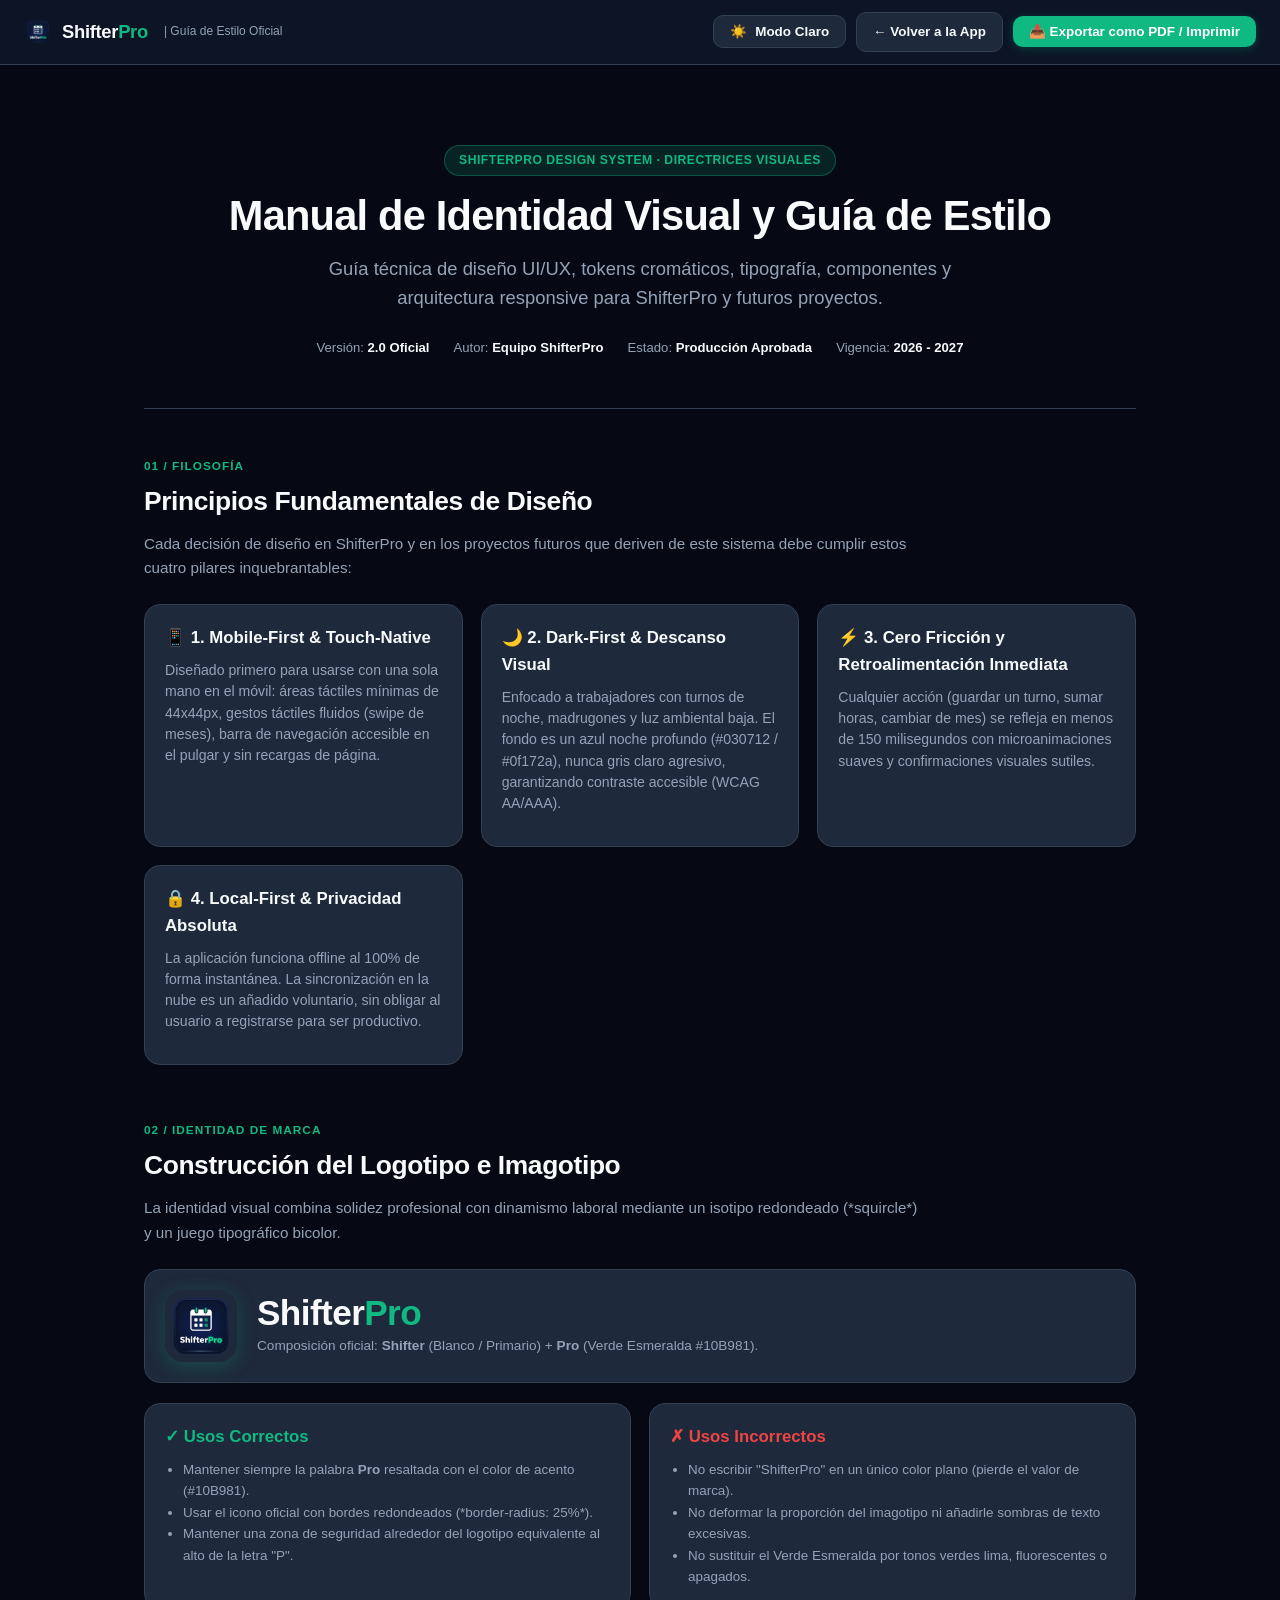
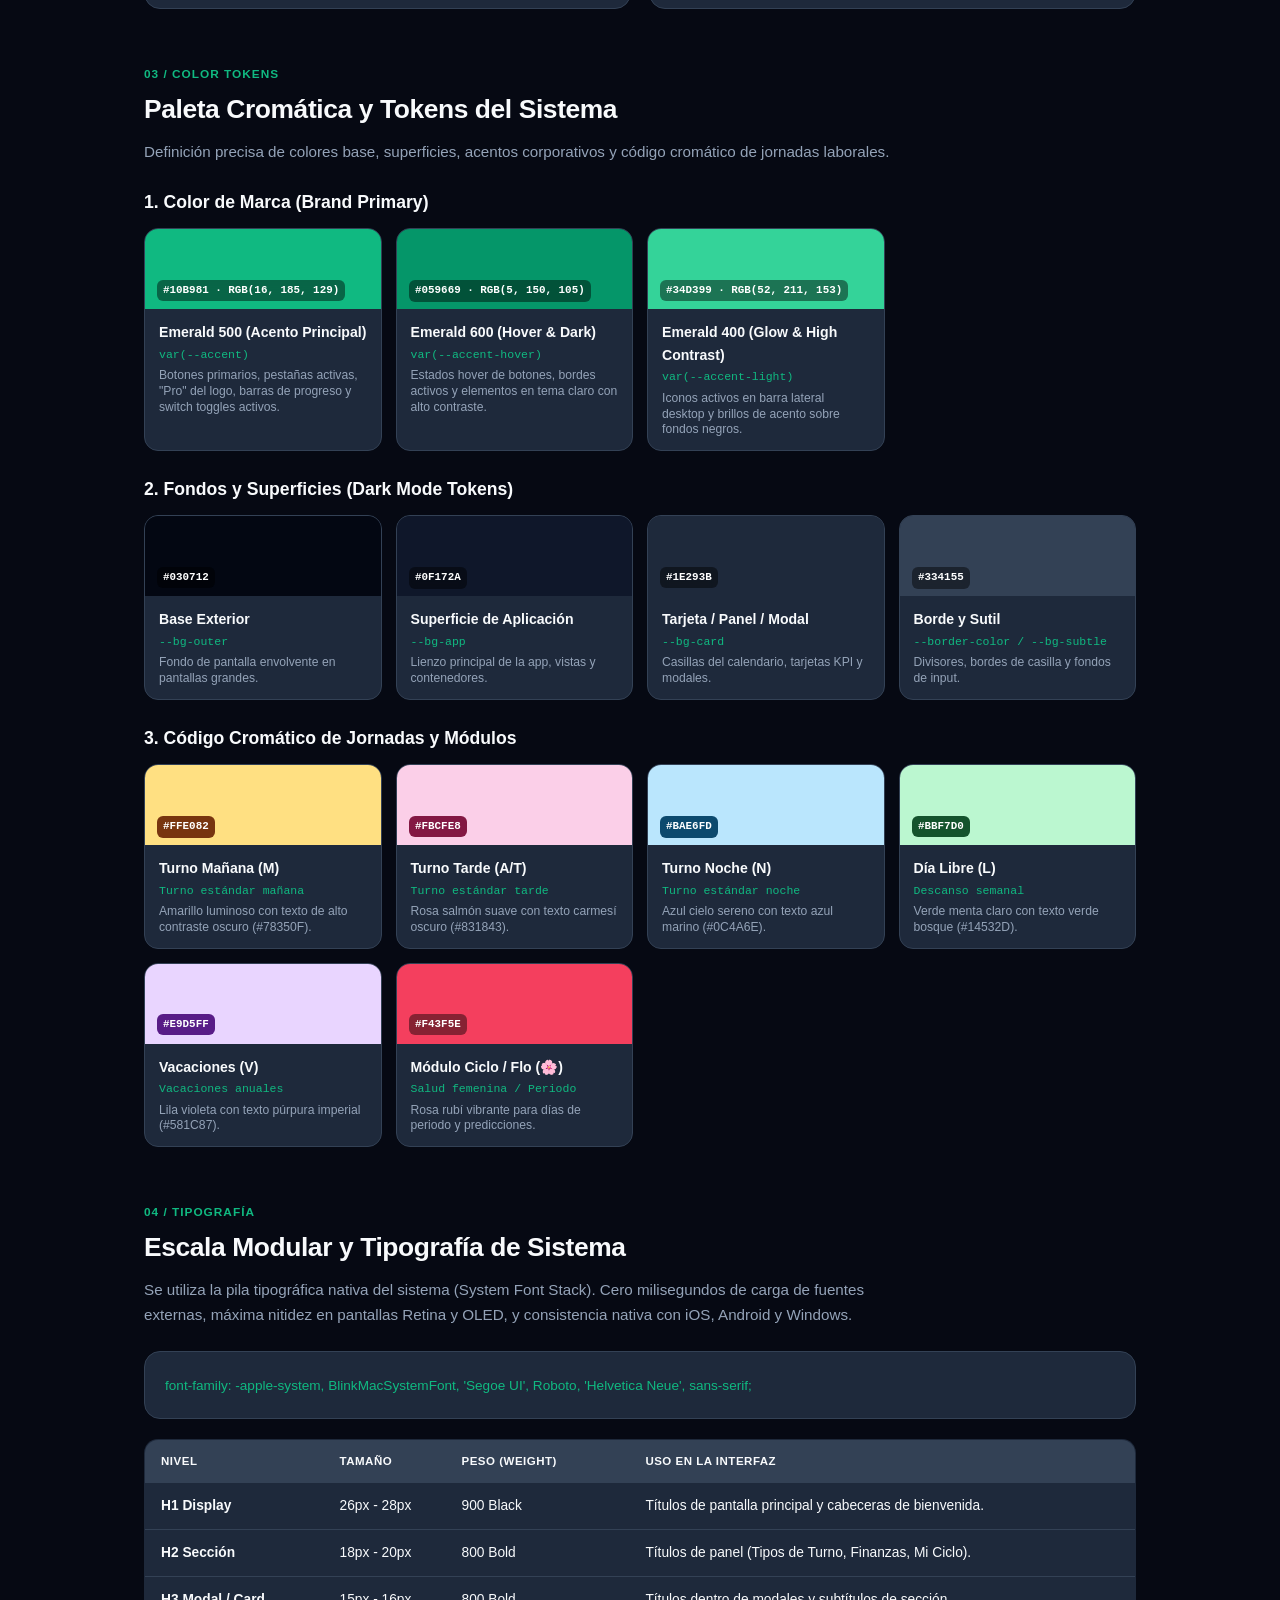
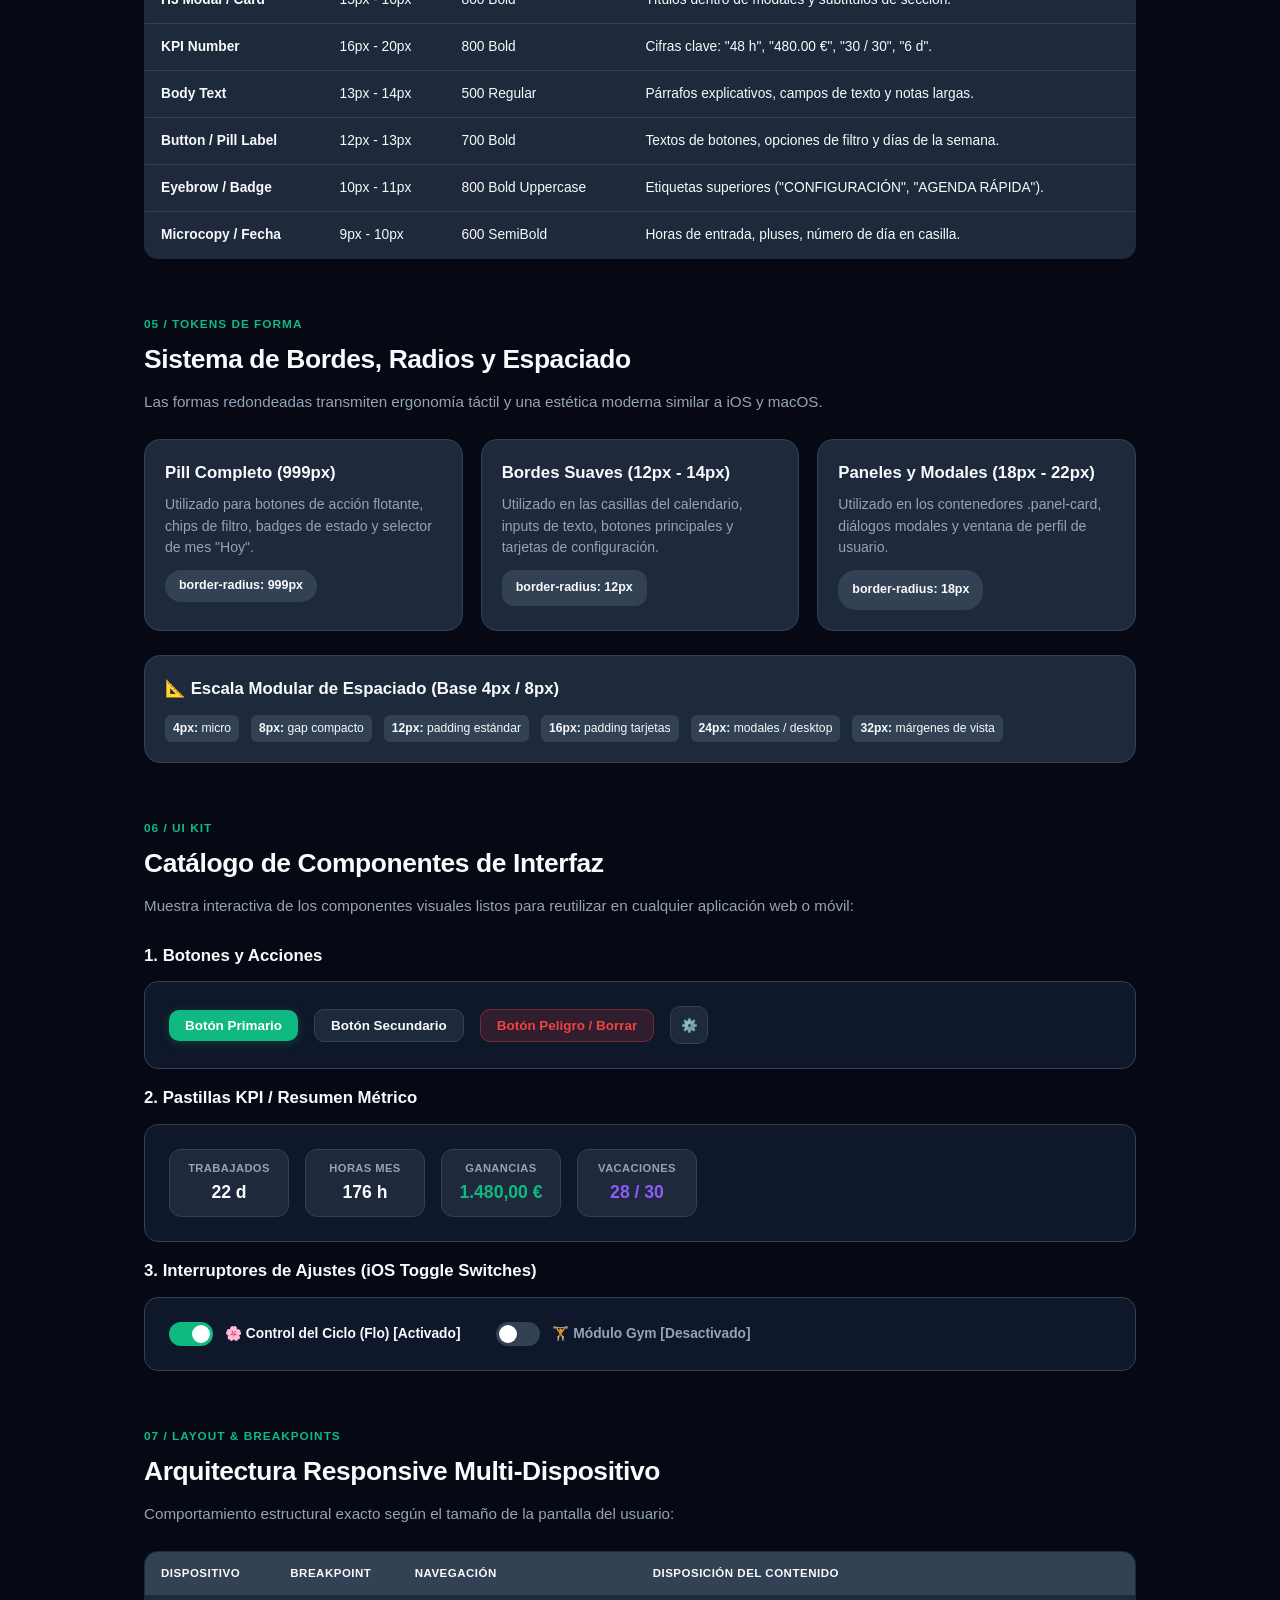
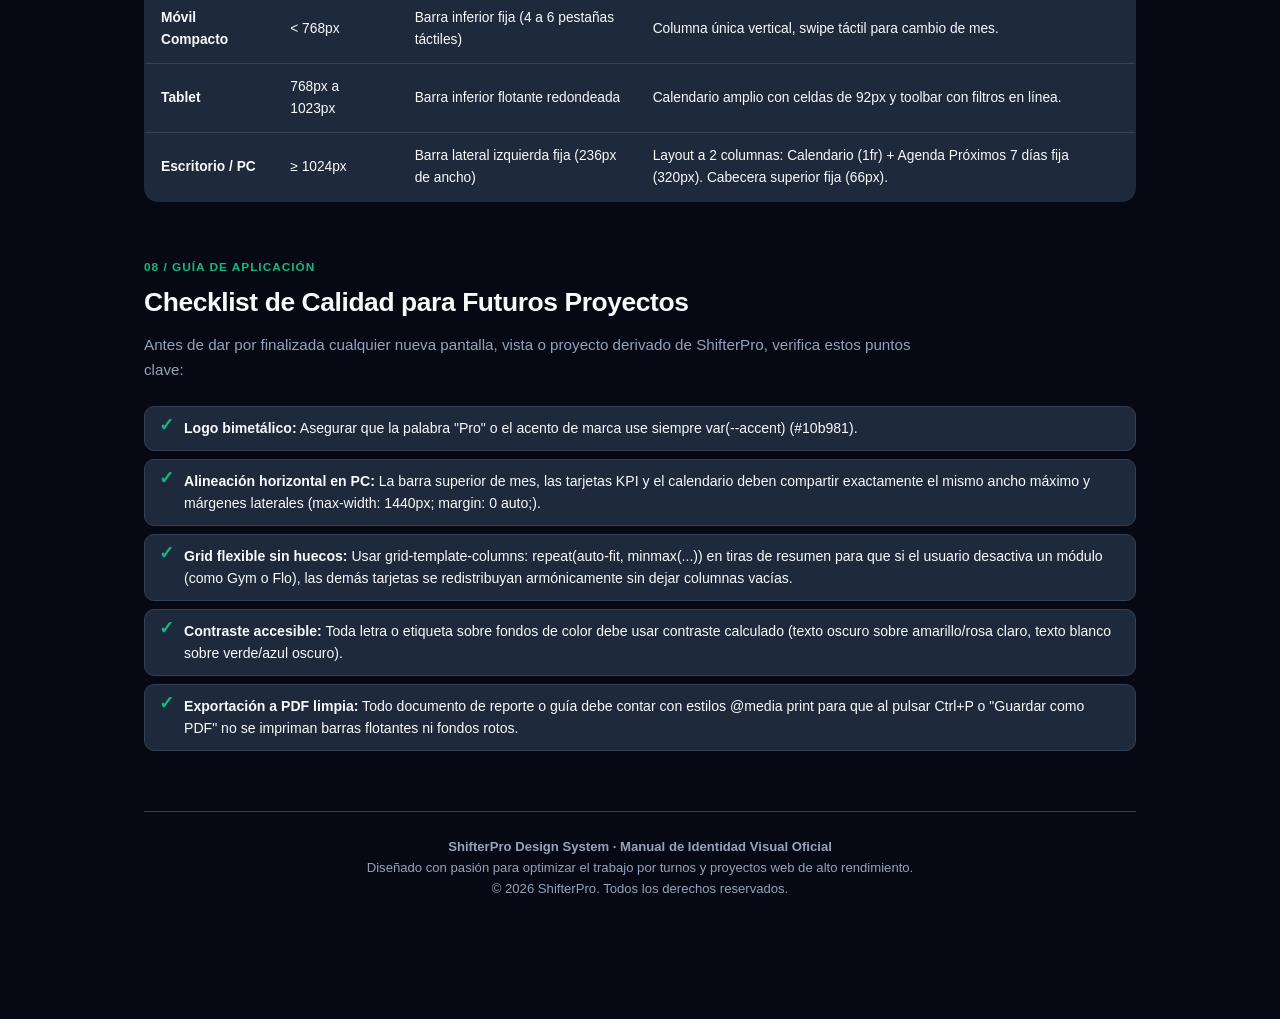
==== guia-estilo.html @ 6b8fe19b "fix(desktop): alinear mes y resumen en PC, restaurar acento Pro en logo, y crear Guia de Estilo Ofic" ====
<!DOCTYPE html>
<html lang="es" data-theme="dark">
<head>
    <meta charset="UTF-8">
    <meta name="viewport" content="width=device-width, initial-scale=1.0">
    <title>Guía de Estilo Oficial · ShifterPro Design System</title>
    <link rel="icon" type="image/png" href="icono.png">
    <style>
        :root {
            --font-family: -apple-system, BlinkMacSystemFont, 'Segoe UI', Roboto, Helvetica, Arial, sans-serif;
            
            /* Paleta Dark (Principal) */
            --bg-base: #060913;
            --bg-surface: #0f172a;
            --bg-card: #1e293b;
            --bg-subtle: #334155;
            --border: #334155;
            --text-main: #f8fafc;
            --text-muted: #94a3b8;
            
            /* Acentos de Marca */
            --accent: #10b981;
            --accent-hover: #059669;
            --accent-glow: rgba(16, 185, 129, 0.25);
            
            /* Colores Semánticos */
            --danger: #ef4444;
            --warning: #f59e0b;
            --info: #38bdf8;
            --purple: #8b5cf6;
            --pink: #f43f5e;
            
            /* Turnos */
            --shift-manana: #ffe082;
            --shift-tarde: #fbcfe8;
            --shift-noche: #bae6fd;
            --shift-vacaciones: #e9d5ff;
            --shift-libre: #bbf7d0;
        }

        :root[data-theme="light"] {
            --bg-base: #f1f5f9;
            --bg-surface: #f8fafc;
            --bg-card: #ffffff;
            --bg-subtle: #e2e8f0;
            --border: #cbd5e1;
            --text-main: #0f172a;
            --text-muted: #64748b;
            --accent: #10b981;
            --accent-hover: #047857;
            --accent-glow: rgba(16, 185, 129, 0.15);
        }

        * {
            box-sizing: border-box;
            margin: 0;
            padding: 0;
            font-family: var(--font-family);
        }

        body {
            background-color: var(--bg-base);
            color: var(--text-main);
            line-height: 1.6;
            padding-bottom: 80px;
            transition: background 0.2s ease, color 0.2s ease;
        }

        /* BARRA SUPERIOR FLOTANTE DE ACCIONES */
        .top-action-bar {
            position: sticky;
            top: 0;
            z-index: 999;
            background: rgba(15, 23, 42, 0.85);
            -webkit-backdrop-filter: blur(12px);
            backdrop-filter: blur(12px);
            border-bottom: 1px solid var(--border);
            padding: 12px 24px;
            display: flex;
            align-items: center;
            justify-content: space-between;
            gap: 16px;
        }

        :root[data-theme="light"] .top-action-bar {
            background: rgba(255, 255, 255, 0.9);
        }

        .top-action-bar__left {
            display: flex;
            align-items: center;
            gap: 10px;
        }

        .brand-title {
            font-size: 1.15rem;
            font-weight: 800;
            letter-spacing: -0.3px;
        }

        .brand-title span {
            color: var(--accent);
        }

        .btn-group {
            display: flex;
            align-items: center;
            gap: 10px;
        }

        .btn {
            display: inline-flex;
            align-items: center;
            gap: 8px;
            padding: 8px 16px;
            border-radius: 10px;
            font-size: 0.84rem;
            font-weight: 700;
            cursor: pointer;
            border: none;
            transition: all 0.15s ease;
            text-decoration: none;
        }

        .btn--primary {
            background: var(--accent);
            color: #ffffff;
            box-shadow: 0 2px 10px var(--accent-glow);
        }

        .btn--primary:hover {
            background: var(--accent-hover);
            transform: translateY(-1px);
        }

        .btn--outline {
            background: var(--bg-card);
            border: 1px solid var(--border);
            color: var(--text-main);
        }

        .btn--outline:hover {
            background: var(--bg-subtle);
        }

        /* CONTENEDOR PRINCIPAL */
        .doc-container {
            max-width: 1040px;
            margin: 0 auto;
            padding: 40px 24px;
        }

        /* PORTADA */
        .cover-header {
            text-align: center;
            padding: 40px 20px 50px;
            border-bottom: 1px solid var(--border);
            margin-bottom: 48px;
        }

        .cover-badge {
            display: inline-block;
            padding: 5px 14px;
            border-radius: 999px;
            background: rgba(16, 185, 129, 0.15);
            border: 1px solid rgba(16, 185, 129, 0.35);
            color: var(--accent);
            font-size: 0.76rem;
            font-weight: 800;
            text-transform: uppercase;
            letter-spacing: 0.5px;
            margin-bottom: 16px;
        }

        .cover-title {
            font-size: 2.6rem;
            font-weight: 900;
            line-height: 1.15;
            letter-spacing: -0.8px;
            margin-bottom: 14px;
        }

        .cover-title span {
            color: var(--accent);
        }

        .cover-subtitle {
            font-size: 1.15rem;
            color: var(--text-muted);
            max-width: 680px;
            margin: 0 auto 24px;
        }

        .metadata-strip {
            display: flex;
            justify-content: center;
            gap: 24px;
            font-size: 0.82rem;
            color: var(--text-muted);
            flex-wrap: wrap;
        }

        .metadata-item strong {
            color: var(--text-main);
        }

        /* SECCIONES Y CAPÍTULOS */
        .chapter {
            margin-bottom: 56px;
            scroll-margin-top: 80px;
        }

        .chapter__num {
            font-size: 0.74rem;
            font-weight: 800;
            color: var(--accent);
            text-transform: uppercase;
            letter-spacing: 1px;
            margin-bottom: 4px;
        }

        .chapter__title {
            font-size: 1.65rem;
            font-weight: 800;
            letter-spacing: -0.4px;
            margin-bottom: 10px;
            display: flex;
            align-items: center;
            gap: 10px;
        }

        .chapter__desc {
            font-size: 0.95rem;
            color: var(--text-muted);
            margin-bottom: 24px;
            max-width: 780px;
        }

        /* TARJETAS DE CONTENIDO */
        .card-grid {
            display: grid;
            grid-template-columns: repeat(auto-fit, minmax(280px, 1fr));
            gap: 18px;
            margin-bottom: 24px;
        }

        .panel-card {
            background: var(--bg-card);
            border: 1px solid var(--border);
            border-radius: 16px;
            padding: 20px;
            transition: all 0.15s ease;
        }

        .panel-card h4 {
            font-size: 1.05rem;
            font-weight: 800;
            margin-bottom: 8px;
            display: flex;
            align-items: center;
            gap: 8px;
        }

        .panel-card p {
            font-size: 0.88rem;
            color: var(--text-muted);
            margin-bottom: 12px;
            line-height: 1.5;
        }

        /* MUESTRAS DE COLOR */
        .color-palette-grid {
            display: grid;
            grid-template-columns: repeat(auto-fill, minmax(210px, 1fr));
            gap: 14px;
        }

        .color-card {
            background: var(--bg-card);
            border: 1px solid var(--border);
            border-radius: 14px;
            overflow: hidden;
        }

        .color-swatch {
            height: 80px;
            width: 100%;
            position: relative;
            display: flex;
            align-items: flex-end;
            padding: 8px 12px;
        }

        .color-swatch__badge {
            background: rgba(0, 0, 0, 0.45);
            -webkit-backdrop-filter: blur(4px);
            backdrop-filter: blur(4px);
            color: #ffffff;
            font-size: 0.68rem;
            font-weight: 700;
            padding: 2px 6px;
            border-radius: 6px;
            font-family: monospace;
        }

        .color-card__info {
            padding: 12px 14px;
        }

        .color-card__name {
            font-size: 0.88rem;
            font-weight: 800;
            color: var(--text-main);
            margin-bottom: 2px;
        }

        .color-card__token {
            font-size: 0.72rem;
            color: var(--accent);
            font-family: monospace;
            display: block;
            margin-bottom: 4px;
        }

        .color-card__use {
            font-size: 0.76rem;
            color: var(--text-muted);
            line-height: 1.3;
        }

        /* TABLA TIPOGRÁFICA */
        .spec-table {
            width: 100%;
            border-collapse: collapse;
            background: var(--bg-card);
            border: 1px solid var(--border);
            border-radius: 14px;
            overflow: hidden;
            margin-bottom: 20px;
        }

        .spec-table th, .spec-table td {
            padding: 12px 16px;
            text-align: left;
            border-bottom: 1px solid var(--border);
            font-size: 0.86rem;
        }

        .spec-table th {
            background: var(--bg-subtle);
            font-weight: 800;
            color: var(--text-main);
            text-transform: uppercase;
            font-size: 0.72rem;
            letter-spacing: 0.5px;
        }

        .spec-table tr:last-child td {
            border-bottom: none;
        }

        /* COMPONENTES EN VIVO */
        .component-demo-box {
            background: var(--bg-surface);
            border: 1px solid var(--border);
            border-radius: 14px;
            padding: 24px;
            display: flex;
            align-items: center;
            gap: 16px;
            flex-wrap: wrap;
            margin-bottom: 16px;
        }

        .kpi-pill {
            background: var(--bg-card);
            border: 1px solid var(--border);
            border-radius: 12px;
            padding: 10px 16px;
            display: inline-flex;
            flex-direction: column;
            align-items: center;
            min-width: 120px;
        }

        .kpi-pill__lbl {
            font-size: 0.7rem;
            font-weight: 700;
            color: var(--text-muted);
            text-transform: uppercase;
            letter-spacing: 0.4px;
        }

        .kpi-pill__val {
            font-size: 1.1rem;
            font-weight: 800;
            color: var(--text-main);
        }

        /* TOGGLE SWITCH ESTILO IOS */
        .demo-switch {
            position: relative;
            display: inline-block;
            width: 44px;
            height: 24px;
        }

        .demo-switch input { opacity: 0; width: 0; height: 0; }

        .demo-slider {
            position: absolute; cursor: pointer; top: 0; left: 0; right: 0; bottom: 0;
            background-color: var(--border);
            transition: .25s ease;
            border-radius: 999px;
        }

        .demo-slider:before {
            position: absolute; content: ""; height: 18px; width: 18px; left: 3px; bottom: 3px;
            background-color: #ffffff;
            transition: .25s ease;
            border-radius: 50%;
        }

        .demo-switch input:checked + .demo-slider { background-color: var(--accent); }
        .demo-switch input:checked + .demo-slider:before { transform: translateX(20px); }

        /* CHECKLIST */
        .checklist-item {
            display: flex;
            align-items: flex-start;
            gap: 10px;
            padding: 10px 14px;
            background: var(--bg-card);
            border: 1px solid var(--border);
            border-radius: 10px;
            margin-bottom: 8px;
            font-size: 0.88rem;
        }

        .checklist-item span {
            color: var(--accent);
            font-weight: 800;
            line-height: 1;
            font-size: 1.1rem;
        }

        /* FOOTER DEL DOCUMENTO */
        .doc-footer {
            margin-top: 60px;
            padding-top: 24px;
            border-top: 1px solid var(--border);
            text-align: center;
            font-size: 0.82rem;
            color: var(--text-muted);
        }

        /* REGLAS EXCLUSIVAS PARA IMPRESIÓN Y EXPORTACIÓN A PDF */
        @media print {
            @page {
                size: A4 portrait;
                margin: 14mm 14mm 16mm 14mm;
            }

            body {
                background-color: #ffffff !important;
                color: #0f172a !important;
                padding-bottom: 0 !important;
                -webkit-print-color-adjust: exact !important;
                print-color-adjust: exact !important;
            }

            .top-action-bar {
                display: none !important;
            }

            .doc-container {
                max-width: 100% !important;
                padding: 0 !important;
            }

            .cover-header {
                padding-top: 10px;
                margin-bottom: 24px;
                border-bottom: 2px solid #0f172a;
            }

            .cover-title {
                font-size: 2.2rem;
                color: #0f172a !important;
            }

            .cover-title span {
                color: #059669 !important;
            }

            .cover-badge {
                border-color: #059669 !important;
                color: #059669 !important;
                background: #ecfdf5 !important;
            }

            .chapter {
                page-break-inside: avoid;
                margin-bottom: 30px;
            }

            .chapter--pagebreak {
                page-break-before: always;
            }

            .panel-card, .color-card, .spec-table, .checklist-item, .component-demo-box {
                background: #ffffff !important;
                border: 1px solid #cbd5e1 !important;
                color: #0f172a !important;
                box-shadow: none !important;
            }

            .panel-card p, .chapter__desc, .color-card__use, .cover-subtitle, .spec-table td {
                color: #475569 !important;
            }

            .spec-table th {
                background: #f1f5f9 !important;
                color: #0f172a !important;
            }

            .color-card {
                page-break-inside: avoid;
            }

            .color-swatch {
                border-bottom: 1px solid #e2e8f0;
            }

            .color-swatch__badge {
                background: #ffffff !important;
                color: #0f172a !important;
                border: 1px solid #94a3b8;
            }

            .doc-footer {
                page-break-after: avoid;
            }
        }
    </style>
</head>
<body>

    <!-- BARRA SUPERIOR PARA INTERACCIÓN Y EXPORTACIÓN -->
    <header class="top-action-bar">
        <div class="top-action-bar__left">
            <img src="icono.png" alt="ShifterPro" style="width: 28px; height: 28px; border-radius: 7px; object-fit: cover;">
            <div class="brand-title">Shifter<span>Pro</span></div>
            <span style="font-size: 0.75rem; color: var(--text-muted); margin-left: 6px;">| Guía de Estilo Oficial</span>
        </div>
        <div class="btn-group">
            <button type="button" class="btn btn--outline" id="btnToggleGuideTheme" title="Alternar modo claro / oscuro">
                <span id="themeBtnIcon">☀️</span> Modo Claro
            </button>
            <a href="index.html" class="btn btn--outline">
                ← Volver a la App
            </a>
            <button type="button" class="btn btn--primary" onclick="window.print()" title="Imprimir o guardar como archivo PDF">
                📥 Exportar como PDF / Imprimir
            </button>
        </div>
    </header>

    <div class="doc-container">

        <!-- PORTADA OFICIAL -->
        <div class="cover-header">
            <span class="cover-badge">ShifterPro Design System · Directrices Visuales</span>
            <h1 class="cover-title">Manual de Identidad Visual y Guía de Estilo</h1>
            <p class="cover-subtitle">
                Guía técnica de diseño UI/UX, tokens cromáticos, tipografía, componentes y arquitectura responsive para ShifterPro y futuros proyectos.
            </p>
            <div class="metadata-strip">
                <div class="metadata-item">Versión: <strong>2.0 Oficial</strong></div>
                <div class="metadata-item">Autor: <strong>Equipo ShifterPro</strong></div>
                <div class="metadata-item">Estado: <strong>Producción Aprobada</strong></div>
                <div class="metadata-item">Vigencia: <strong>2026 - 2027</strong></div>
            </div>
        </div>

        <!-- CAPÍTULO 1: PRINCIPIOS DE DISEÑO -->
        <section class="chapter">
            <div class="chapter__num">01 / FILOSOFÍA</div>
            <h2 class="chapter__title">Principios Fundamentales de Diseño</h2>
            <p class="chapter__desc">
                Cada decisión de diseño en ShifterPro y en los proyectos futuros que deriven de este sistema debe cumplir estos cuatro pilares inquebrantables:
            </p>

            <div class="card-grid">
                <div class="panel-card">
                    <h4>📱 1. Mobile-First & Touch-Native</h4>
                    <p>Diseñado primero para usarse con una sola mano en el móvil: áreas táctiles mínimas de 44x44px, gestos táctiles fluidos (swipe de meses), barra de navegación accesible en el pulgar y sin recargas de página.</p>
                </div>
                <div class="panel-card">
                    <h4>🌙 2. Dark-First & Descanso Visual</h4>
                    <p>Enfocado a trabajadores con turnos de noche, madrugones y luz ambiental baja. El fondo es un azul noche profundo (#030712 / #0f172a), nunca gris claro agresivo, garantizando contraste accesible (WCAG AA/AAA).</p>
                </div>
                <div class="panel-card">
                    <h4>⚡ 3. Cero Fricción y Retroalimentación Inmediata</h4>
                    <p>Cualquier acción (guardar un turno, sumar horas, cambiar de mes) se refleja en menos de 150 milisegundos con microanimaciones suaves y confirmaciones visuales sutiles.</p>
                </div>
                <div class="panel-card">
                    <h4>🔒 4. Local-First & Privacidad Absoluta</h4>
                    <p>La aplicación funciona offline al 100% de forma instantánea. La sincronización en la nube es un añadido voluntario, sin obligar al usuario a registrarse para ser productivo.</p>
                </div>
            </div>
        </section>

        <!-- CAPÍTULO 2: LOGO E IDENTIDAD -->
        <section class="chapter chapter--pagebreak">
            <div class="chapter__num">02 / IDENTIDAD DE MARCA</div>
            <h2 class="chapter__title">Construcción del Logotipo e Imagotipo</h2>
            <p class="chapter__desc">
                La identidad visual combina solidez profesional con dinamismo laboral mediante un isotipo redondeado (*squircle*) y un juego tipográfico bicolor.
            </p>

            <div class="panel-card" style="margin-bottom: 20px;">
                <div style="display: flex; align-items: center; gap: 20px; flex-wrap: wrap;">
                    <img src="icono.png" alt="ShifterPro" style="width: 72px; height: 72px; border-radius: 18px; box-shadow: 0 4px 20px rgba(16, 185, 129, 0.25);">
                    <div>
                        <div style="font-size: 2.2rem; font-weight: 900; letter-spacing: -0.6px; line-height: 1;">
                            Shifter<span style="color: var(--accent);">Pro</span>
                        </div>
                        <p style="margin: 6px 0 0; font-size: 0.85rem; color: var(--text-muted);">
                            Composición oficial: <strong>Shifter</strong> (Blanco / Primario) + <strong>Pro</strong> (Verde Esmeralda <code>#10B981</code>).
                        </p>
                    </div>
                </div>
            </div>

            <div class="card-grid">
                <div class="panel-card">
                    <h4 style="color: var(--accent);">✓ Usos Correctos</h4>
                    <ul style="font-size: 0.84rem; color: var(--text-muted); padding-left: 18px; line-height: 1.6;">
                        <li>Mantener siempre la palabra <strong>Pro</strong> resaltada con el color de acento (#10B981).</li>
                        <li>Usar el icono oficial con bordes redondeados (*border-radius: 25%*).</li>
                        <li>Mantener una zona de seguridad alrededor del logotipo equivalente al alto de la letra "P".</li>
                    </ul>
                </div>
                <div class="panel-card">
                    <h4 style="color: var(--danger);">✗ Usos Incorrectos</h4>
                    <ul style="font-size: 0.84rem; color: var(--text-muted); padding-left: 18px; line-height: 1.6;">
                        <li>No escribir "ShifterPro" en un único color plano (pierde el valor de marca).</li>
                        <li>No deformar la proporción del imagotipo ni añadirle sombras de texto excesivas.</li>
                        <li>No sustituir el Verde Esmeralda por tonos verdes lima, fluorescentes o apagados.</li>
                    </ul>
                </div>
            </div>
        </section>

        <!-- CAPÍTULO 3: PALETA DE COLORES -->
        <section class="chapter chapter--pagebreak">
            <div class="chapter__num">03 / COLOR TOKENS</div>
            <h2 class="chapter__title">Paleta Cromática y Tokens del Sistema</h2>
            <p class="chapter__desc">
                Definición precisa de colores base, superficies, acentos corporativos y código cromático de jornadas laborales.
            </p>

            <h3 style="font-size: 1.1rem; font-weight: 800; margin-bottom: 12px;">1. Color de Marca (Brand Primary)</h3>
            <div class="color-palette-grid" style="margin-bottom: 24px;">
                <div class="color-card">
                    <div class="color-swatch" style="background: #10b981;">
                        <span class="color-swatch__badge">#10B981 · RGB(16, 185, 129)</span>
                    </div>
                    <div class="color-card__info">
                        <div class="color-card__name">Emerald 500 (Acento Principal)</div>
                        <span class="color-card__token">var(--accent)</span>
                        <p class="color-card__use">Botones primarios, pestañas activas, "Pro" del logo, barras de progreso y switch toggles activos.</p>
                    </div>
                </div>

                <div class="color-card">
                    <div class="color-swatch" style="background: #059669;">
                        <span class="color-swatch__badge">#059669 · RGB(5, 150, 105)</span>
                    </div>
                    <div class="color-card__info">
                        <div class="color-card__name">Emerald 600 (Hover & Dark)</div>
                        <span class="color-card__token">var(--accent-hover)</span>
                        <p class="color-card__use">Estados hover de botones, bordes activos y elementos en tema claro con alto contraste.</p>
                    </div>
                </div>

                <div class="color-card">
                    <div class="color-swatch" style="background: #34d399;">
                        <span class="color-swatch__badge">#34D399 · RGB(52, 211, 153)</span>
                    </div>
                    <div class="color-card__info">
                        <div class="color-card__name">Emerald 400 (Glow & High Contrast)</div>
                        <span class="color-card__token">var(--accent-light)</span>
                        <p class="color-card__use">Iconos activos en barra lateral desktop y brillos de acento sobre fondos negros.</p>
                    </div>
                </div>
            </div>

            <h3 style="font-size: 1.1rem; font-weight: 800; margin-bottom: 12px;">2. Fondos y Superficies (Dark Mode Tokens)</h3>
            <div class="color-palette-grid" style="margin-bottom: 24px;">
                <div class="color-card">
                    <div class="color-swatch" style="background: #030712;">
                        <span class="color-swatch__badge">#030712</span>
                    </div>
                    <div class="color-card__info">
                        <div class="color-card__name">Base Exterior</div>
                        <span class="color-card__token">--bg-outer</span>
                        <p class="color-card__use">Fondo de pantalla envolvente en pantallas grandes.</p>
                    </div>
                </div>

                <div class="color-card">
                    <div class="color-swatch" style="background: #0f172a;">
                        <span class="color-swatch__badge">#0F172A</span>
                    </div>
                    <div class="color-card__info">
                        <div class="color-card__name">Superficie de Aplicación</div>
                        <span class="color-card__token">--bg-app</span>
                        <p class="color-card__use">Lienzo principal de la app, vistas y contenedores.</p>
                    </div>
                </div>

                <div class="color-card">
                    <div class="color-swatch" style="background: #1e293b;">
                        <span class="color-swatch__badge">#1E293B</span>
                    </div>
                    <div class="color-card__info">
                        <div class="color-card__name">Tarjeta / Panel / Modal</div>
                        <span class="color-card__token">--bg-card</span>
                        <p class="color-card__use">Casillas del calendario, tarjetas KPI y modales.</p>
                    </div>
                </div>

                <div class="color-card">
                    <div class="color-swatch" style="background: #334155;">
                        <span class="color-swatch__badge">#334155</span>
                    </div>
                    <div class="color-card__info">
                        <div class="color-card__name">Borde y Sutil</div>
                        <span class="color-card__token">--border-color / --bg-subtle</span>
                        <p class="color-card__use">Divisores, bordes de casilla y fondos de input.</p>
                    </div>
                </div>
            </div>

            <h3 style="font-size: 1.1rem; font-weight: 800; margin-bottom: 12px;">3. Código Cromático de Jornadas y Módulos</h3>
            <div class="color-palette-grid">
                <div class="color-card">
                    <div class="color-swatch" style="background: #ffe082; color: #78350f;">
                        <span class="color-swatch__badge" style="background:#78350f; color:#fff;">#FFE082</span>
                    </div>
                    <div class="color-card__info">
                        <div class="color-card__name">Turno Mañana (M)</div>
                        <span class="color-card__token">Turno estándar mañana</span>
                        <p class="color-card__use">Amarillo luminoso con texto de alto contraste oscuro (#78350F).</p>
                    </div>
                </div>

                <div class="color-card">
                    <div class="color-swatch" style="background: #fbcfe8; color: #831843;">
                        <span class="color-swatch__badge" style="background:#831843; color:#fff;">#FBCFE8</span>
                    </div>
                    <div class="color-card__info">
                        <div class="color-card__name">Turno Tarde (A/T)</div>
                        <span class="color-card__token">Turno estándar tarde</span>
                        <p class="color-card__use">Rosa salmón suave con texto carmesí oscuro (#831843).</p>
                    </div>
                </div>

                <div class="color-card">
                    <div class="color-swatch" style="background: #bae6fd; color: #0c4a6e;">
                        <span class="color-swatch__badge" style="background:#0c4a6e; color:#fff;">#BAE6FD</span>
                    </div>
                    <div class="color-card__info">
                        <div class="color-card__name">Turno Noche (N)</div>
                        <span class="color-card__token">Turno estándar noche</span>
                        <p class="color-card__use">Azul cielo sereno con texto azul marino (#0C4A6E).</p>
                    </div>
                </div>

                <div class="color-card">
                    <div class="color-swatch" style="background: #bbf7d0; color: #14532d;">
                        <span class="color-swatch__badge" style="background:#14532d; color:#fff;">#BBF7D0</span>
                    </div>
                    <div class="color-card__info">
                        <div class="color-card__name">Día Libre (L)</div>
                        <span class="color-card__token">Descanso semanal</span>
                        <p class="color-card__use">Verde menta claro con texto verde bosque (#14532D).</p>
                    </div>
                </div>

                <div class="color-card">
                    <div class="color-swatch" style="background: #e9d5ff; color: #581c87;">
                        <span class="color-swatch__badge" style="background:#581c87; color:#fff;">#E9D5FF</span>
                    </div>
                    <div class="color-card__info">
                        <div class="color-card__name">Vacaciones (V)</div>
                        <span class="color-card__token">Vacaciones anuales</span>
                        <p class="color-card__use">Lila violeta con texto púrpura imperial (#581C87).</p>
                    </div>
                </div>

                <div class="color-card">
                    <div class="color-swatch" style="background: #f43f5e; color: #ffffff;">
                        <span class="color-swatch__badge">#F43F5E</span>
                    </div>
                    <div class="color-card__info">
                        <div class="color-card__name">Módulo Ciclo / Flo (🌸)</div>
                        <span class="color-card__token">Salud femenina / Periodo</span>
                        <p class="color-card__use">Rosa rubí vibrante para días de periodo y predicciones.</p>
                    </div>
                </div>
            </div>
        </section>

        <!-- CAPÍTULO 4: TIPOGRAFÍA -->
        <section class="chapter chapter--pagebreak">
            <div class="chapter__num">04 / TIPOGRAFÍA</div>
            <h2 class="chapter__title">Escala Modular y Tipografía de Sistema</h2>
            <p class="chapter__desc">
                Se utiliza la pila tipográfica nativa del sistema (System Font Stack). Cero milisegundos de carga de fuentes externas, máxima nitidez en pantallas Retina y OLED, y consistencia nativa con iOS, Android y Windows.
            </p>

            <div class="panel-card" style="margin-bottom: 20px;">
                <code style="font-size: 0.85rem; color: var(--accent);">
                    font-family: -apple-system, BlinkMacSystemFont, 'Segoe UI', Roboto, 'Helvetica Neue', sans-serif;
                </code>
            </div>

            <table class="spec-table">
                <thead>
                    <tr>
                        <th>Nivel</th>
                        <th>Tamaño</th>
                        <th>Peso (Weight)</th>
                        <th>Uso en la Interfaz</th>
                    </tr>
                </thead>
                <tbody>
                    <tr>
                        <td><strong>H1 Display</strong></td>
                        <td>26px - 28px</td>
                        <td>900 Black</td>
                        <td>Títulos de pantalla principal y cabeceras de bienvenida.</td>
                    </tr>
                    <tr>
                        <td><strong>H2 Sección</strong></td>
                        <td>18px - 20px</td>
                        <td>800 Bold</td>
                        <td>Títulos de panel (Tipos de Turno, Finanzas, Mi Ciclo).</td>
                    </tr>
                    <tr>
                        <td><strong>H3 Modal / Card</strong></td>
                        <td>15px - 16px</td>
                        <td>800 Bold</td>
                        <td>Títulos dentro de modales y subtítulos de sección.</td>
                    </tr>
                    <tr>
                        <td><strong>KPI Number</strong></td>
                        <td>16px - 20px</td>
                        <td>800 Bold</td>
                        <td>Cifras clave: "48 h", "480.00 €", "30 / 30", "6 d".</td>
                    </tr>
                    <tr>
                        <td><strong>Body Text</strong></td>
                        <td>13px - 14px</td>
                        <td>500 Regular</td>
                        <td>Párrafos explicativos, campos de texto y notas largas.</td>
                    </tr>
                    <tr>
                        <td><strong>Button / Pill Label</strong></td>
                        <td>12px - 13px</td>
                        <td>700 Bold</td>
                        <td>Textos de botones, opciones de filtro y días de la semana.</td>
                    </tr>
                    <tr>
                        <td><strong>Eyebrow / Badge</strong></td>
                        <td>10px - 11px</td>
                        <td>800 Bold Uppercase</td>
                        <td>Etiquetas superiores ("CONFIGURACIÓN", "AGENDA RÁPIDA").</td>
                    </tr>
                    <tr>
                        <td><strong>Microcopy / Fecha</strong></td>
                        <td>9px - 10px</td>
                        <td>600 SemiBold</td>
                        <td>Horas de entrada, pluses, número de día en casilla.</td>
                    </tr>
                </tbody>
            </table>
        </section>

        <!-- CAPÍTULO 5: ESPACIADO Y FORMAS -->
        <section class="chapter chapter--pagebreak">
            <div class="chapter__num">05 / TOKENS DE FORMA</div>
            <h2 class="chapter__title">Sistema de Bordes, Radios y Espaciado</h2>
            <p class="chapter__desc">
                Las formas redondeadas transmiten ergonomía táctil y una estética moderna similar a iOS y macOS.
            </p>

            <div class="card-grid">
                <div class="panel-card">
                    <h4>Pill Completo (999px)</h4>
                    <p>Utilizado para botones de acción flotante, chips de filtro, badges de estado y selector de mes "Hoy".</p>
                    <div style="background: var(--bg-subtle); padding: 6px 14px; border-radius: 999px; display: inline-block; font-size: 0.78rem; font-weight: 700;">
                        border-radius: 999px
                    </div>
                </div>

                <div class="panel-card">
                    <h4>Bordes Suaves (12px - 14px)</h4>
                    <p>Utilizado en las casillas del calendario, inputs de texto, botones principales y tarjetas de configuración.</p>
                    <div style="background: var(--bg-subtle); padding: 8px 14px; border-radius: 12px; display: inline-block; font-size: 0.78rem; font-weight: 700;">
                        border-radius: 12px
                    </div>
                </div>

                <div class="panel-card">
                    <h4>Paneles y Modales (18px - 22px)</h4>
                    <p>Utilizado en los contenedores <code>.panel-card</code>, diálogos modales y ventana de perfil de usuario.</p>
                    <div style="background: var(--bg-subtle); padding: 10px 14px; border-radius: 18px; display: inline-block; font-size: 0.78rem; font-weight: 700;">
                        border-radius: 18px
                    </div>
                </div>
            </div>

            <div class="panel-card">
                <h4>📐 Escala Modular de Espaciado (Base 4px / 8px)</h4>
                <div style="display: flex; gap: 12px; flex-wrap: wrap; margin-top: 12px;">
                    <div style="padding: 4px 8px; background: var(--bg-subtle); border-radius: 6px; font-size: 0.76rem;"><strong>4px:</strong> micro</div>
                    <div style="padding: 4px 8px; background: var(--bg-subtle); border-radius: 6px; font-size: 0.76rem;"><strong>8px:</strong> gap compacto</div>
                    <div style="padding: 4px 8px; background: var(--bg-subtle); border-radius: 6px; font-size: 0.76rem;"><strong>12px:</strong> padding estándar</div>
                    <div style="padding: 4px 8px; background: var(--bg-subtle); border-radius: 6px; font-size: 0.76rem;"><strong>16px:</strong> padding tarjetas</div>
                    <div style="padding: 4px 8px; background: var(--bg-subtle); border-radius: 6px; font-size: 0.76rem;"><strong>24px:</strong> modales / desktop</div>
                    <div style="padding: 4px 8px; background: var(--bg-subtle); border-radius: 6px; font-size: 0.76rem;"><strong>32px:</strong> márgenes de vista</div>
                </div>
            </div>
        </section>

        <!-- CAPÍTULO 6: CATÁLOGO DE COMPONENTES -->
        <section class="chapter chapter--pagebreak">
            <div class="chapter__num">06 / UI KIT</div>
            <h2 class="chapter__title">Catálogo de Componentes de Interfaz</h2>
            <p class="chapter__desc">
                Muestra interactiva de los componentes visuales listos para reutilizar en cualquier aplicación web o móvil:
            </p>

            <h3 style="font-size: 1.05rem; font-weight: 800; margin-bottom: 12px;">1. Botones y Acciones</h3>
            <div class="component-demo-box">
                <button type="button" class="btn btn--primary">Botón Primario</button>
                <button type="button" class="btn btn--outline">Botón Secundario</button>
                <button type="button" class="btn" style="background: rgba(239, 68, 68, 0.15); border: 1px solid rgba(239, 68, 68, 0.35); color: #ef4444;">
                    Botón Peligro / Borrar
                </button>
                <button type="button" class="btn btn--outline" style="width: 38px; height: 38px; padding: 0; justify-content: center; border-radius: 10px;">
                    ⚙️
                </button>
            </div>

            <h3 style="font-size: 1.05rem; font-weight: 800; margin-bottom: 12px;">2. Pastillas KPI / Resumen Métrico</h3>
            <div class="component-demo-box">
                <div class="kpi-pill">
                    <span class="kpi-pill__lbl">Trabajados</span>
                    <strong class="kpi-pill__val">22 d</strong>
                </div>
                <div class="kpi-pill">
                    <span class="kpi-pill__lbl">Horas Mes</span>
                    <strong class="kpi-pill__val">176 h</strong>
                </div>
                <div class="kpi-pill">
                    <span class="kpi-pill__lbl">Ganancias</span>
                    <strong class="kpi-pill__val" style="color: var(--accent);">1.480,00 €</strong>
                </div>
                <div class="kpi-pill">
                    <span class="kpi-pill__lbl">Vacaciones</span>
                    <strong class="kpi-pill__val" style="color: var(--purple);">28 / 30</strong>
                </div>
            </div>

            <h3 style="font-size: 1.05rem; font-weight: 800; margin-bottom: 12px;">3. Interruptores de Ajustes (iOS Toggle Switches)</h3>
            <div class="component-demo-box">
                <div style="display: flex; align-items: center; gap: 12px;">
                    <label class="demo-switch">
                        <input type="checkbox" checked>
                        <span class="demo-slider"></span>
                    </label>
                    <span style="font-size: 0.86rem; font-weight: 700;">🌸 Control del Ciclo (Flo) [Activado]</span>
                </div>
                <div style="display: flex; align-items: center; gap: 12px; margin-left: 20px;">
                    <label class="demo-switch">
                        <input type="checkbox">
                        <span class="demo-slider"></span>
                    </label>
                    <span style="font-size: 0.86rem; font-weight: 700; color: var(--text-muted);">🏋️ Módulo Gym [Desactivado]</span>
                </div>
            </div>
        </section>

        <!-- CAPÍTULO 7: ADAPTABILIDAD RESPONSIVE -->
        <section class="chapter chapter--pagebreak">
            <div class="chapter__num">07 / LAYOUT & BREAKPOINTS</div>
            <h2 class="chapter__title">Arquitectura Responsive Multi-Dispositivo</h2>
            <p class="chapter__desc">
                Comportamiento estructural exacto según el tamaño de la pantalla del usuario:
            </p>

            <table class="spec-table">
                <thead>
                    <tr>
                        <th>Dispositivo</th>
                        <th>Breakpoint</th>
                        <th>Navegación</th>
                        <th>Disposición del Contenido</th>
                    </tr>
                </thead>
                <tbody>
                    <tr>
                        <td><strong>Móvil Compacto</strong></td>
                        <td>&lt; 768px</td>
                        <td>Barra inferior fija (4 a 6 pestañas táctiles)</td>
                        <td>Columna única vertical, swipe táctil para cambio de mes.</td>
                    </tr>
                    <tr>
                        <td><strong>Tablet</strong></td>
                        <td>768px a 1023px</td>
                        <td>Barra inferior flotante redondeada</td>
                        <td>Calendario amplio con celdas de 92px y toolbar con filtros en línea.</td>
                    </tr>
                    <tr>
                        <td><strong>Escritorio / PC</strong></td>
                        <td>&ge; 1024px</td>
                        <td>Barra lateral izquierda fija (236px de ancho)</td>
                        <td>Layout a 2 columnas: Calendario (1fr) + Agenda Próximos 7 días fija (320px). Cabecera superior fija (66px).</td>
                    </tr>
                </tbody>
            </table>
        </section>

        <!-- CAPÍTULO 8: CHECKLIST PARA FUTUROS PROYECTOS -->
        <section class="chapter chapter--pagebreak">
            <div class="chapter__num">08 / GUÍA DE APLICACIÓN</div>
            <h2 class="chapter__title">Checklist de Calidad para Futuros Proyectos</h2>
            <p class="chapter__desc">
                Antes de dar por finalizada cualquier nueva pantalla, vista o proyecto derivado de ShifterPro, verifica estos puntos clave:
            </p>

            <div class="checklist-item">
                <span>✓</span>
                <div>
                    <strong>Logo bimetálico:</strong> Asegurar que la palabra "Pro" o el acento de marca use siempre <code>var(--accent)</code> (#10b981).
                </div>
            </div>

            <div class="checklist-item">
                <span>✓</span>
                <div>
                    <strong>Alineación horizontal en PC:</strong> La barra superior de mes, las tarjetas KPI y el calendario deben compartir exactamente el mismo ancho máximo y márgenes laterales (<code>max-width: 1440px; margin: 0 auto;</code>).
                </div>
            </div>

            <div class="checklist-item">
                <span>✓</span>
                <div>
                    <strong>Grid flexible sin huecos:</strong> Usar <code>grid-template-columns: repeat(auto-fit, minmax(...))</code> en tiras de resumen para que si el usuario desactiva un módulo (como Gym o Flo), las demás tarjetas se redistribuyan armónicamente sin dejar columnas vacías.
                </div>
            </div>

            <div class="checklist-item">
                <span>✓</span>
                <div>
                    <strong>Contraste accesible:</strong> Toda letra o etiqueta sobre fondos de color debe usar contraste calculado (texto oscuro sobre amarillo/rosa claro, texto blanco sobre verde/azul oscuro).
                </div>
            </div>

            <div class="checklist-item">
                <span>✓</span>
                <div>
                    <strong>Exportación a PDF limpia:</strong> Todo documento de reporte o guía debe contar con estilos <code>@media print</code> para que al pulsar Ctrl+P o "Guardar como PDF" no se impriman barras flotantes ni fondos rotos.
                </div>
            </div>
        </section>

        <!-- PIE DE PÁGINA DEL MANUAL -->
        <footer class="doc-footer">
            <p>
                <strong>ShifterPro Design System · Manual de Identidad Visual Oficial</strong><br>
                Diseñado con pasión para optimizar el trabajo por turnos y proyectos web de alto rendimiento.<br>
                © 2026 ShifterPro. Todos los derechos reservados.
            </p>
        </footer>

    </div>

    <script>
        // Alternador de tema Claro / Oscuro para previsualización
        const btnToggle = document.getElementById('btnToggleGuideTheme');
        const iconSpan = document.getElementById('themeBtnIcon');
        
        btnToggle.addEventListener('click', () => {
            const current = document.documentElement.getAttribute('data-theme') || 'dark';
            const next = current === 'dark' ? 'light' : 'dark';
            document.documentElement.setAttribute('data-theme', next);
            if (next === 'light') {
                btnToggle.innerHTML = '<span>🌙</span> Modo Oscuro';
            } else {
                btnToggle.innerHTML = '<span>☀️</span> Modo Claro';
            }
        });
    </script>
</body>
</html>
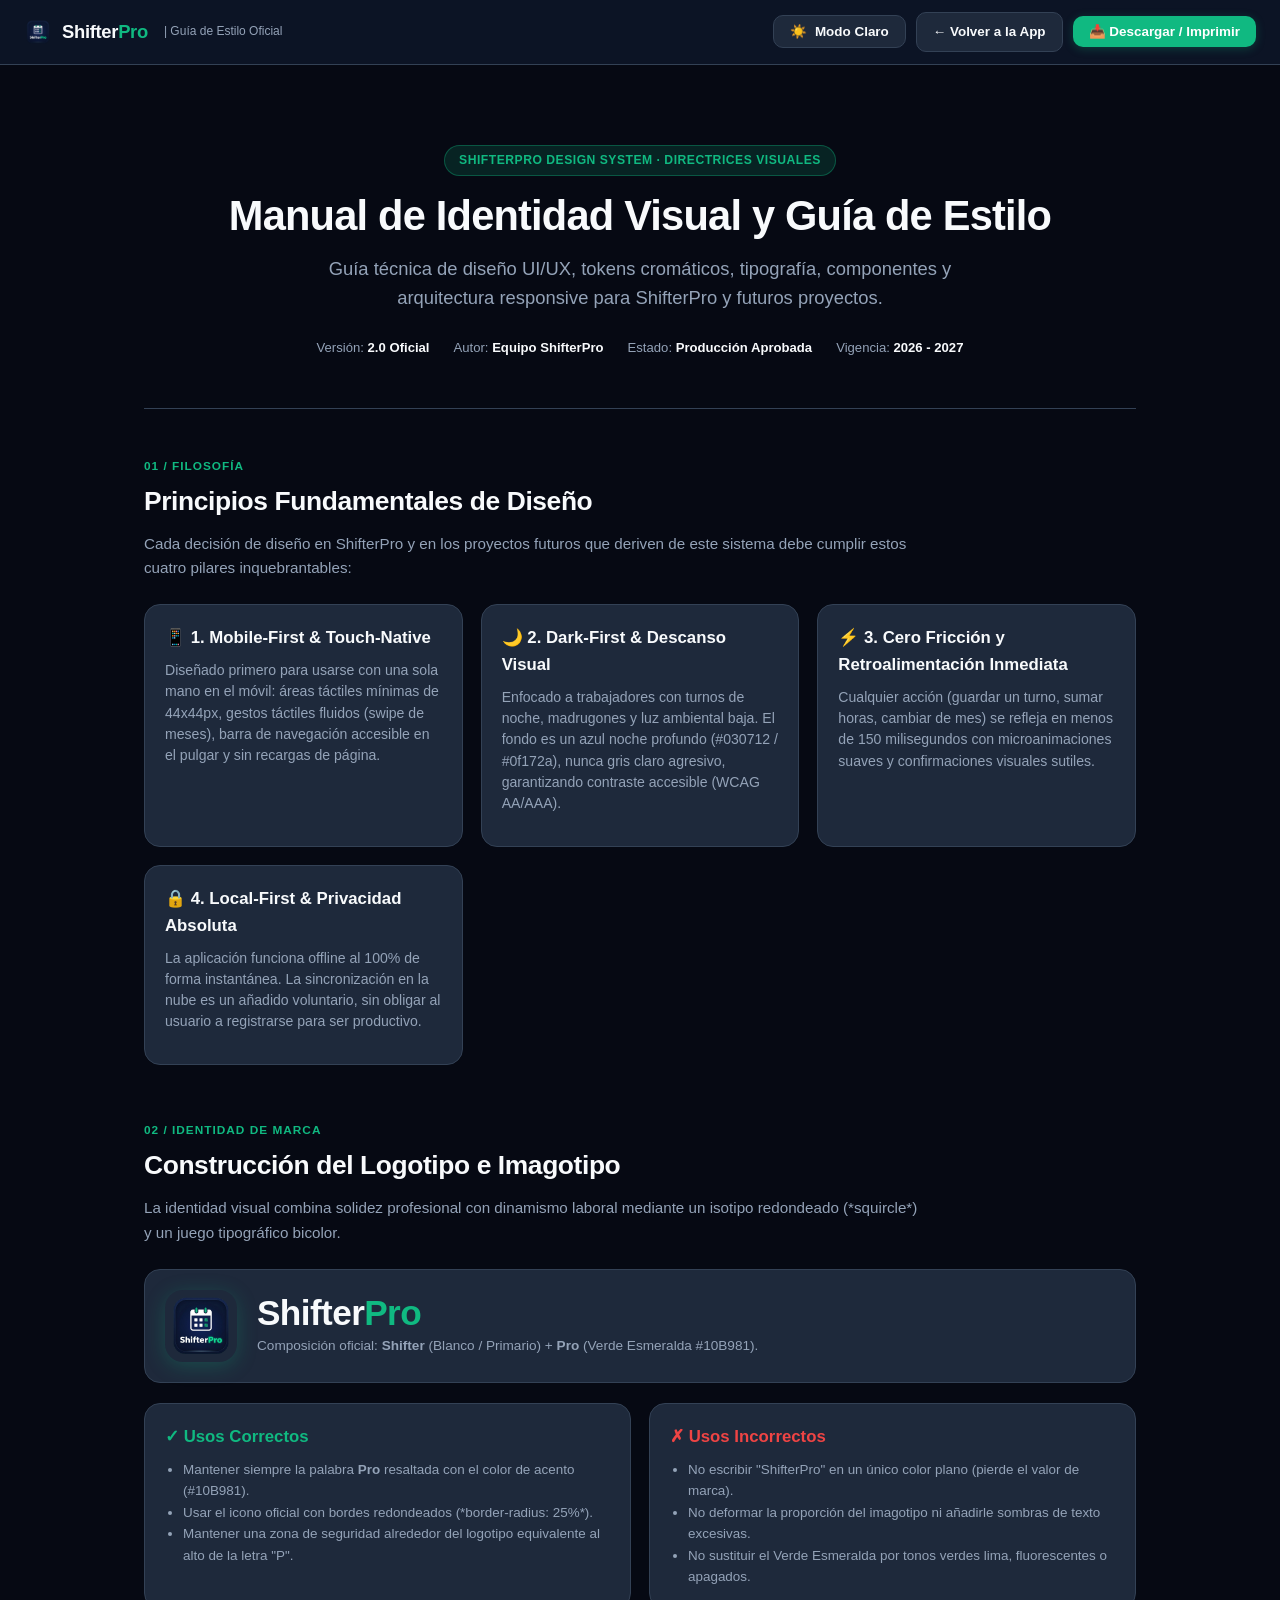
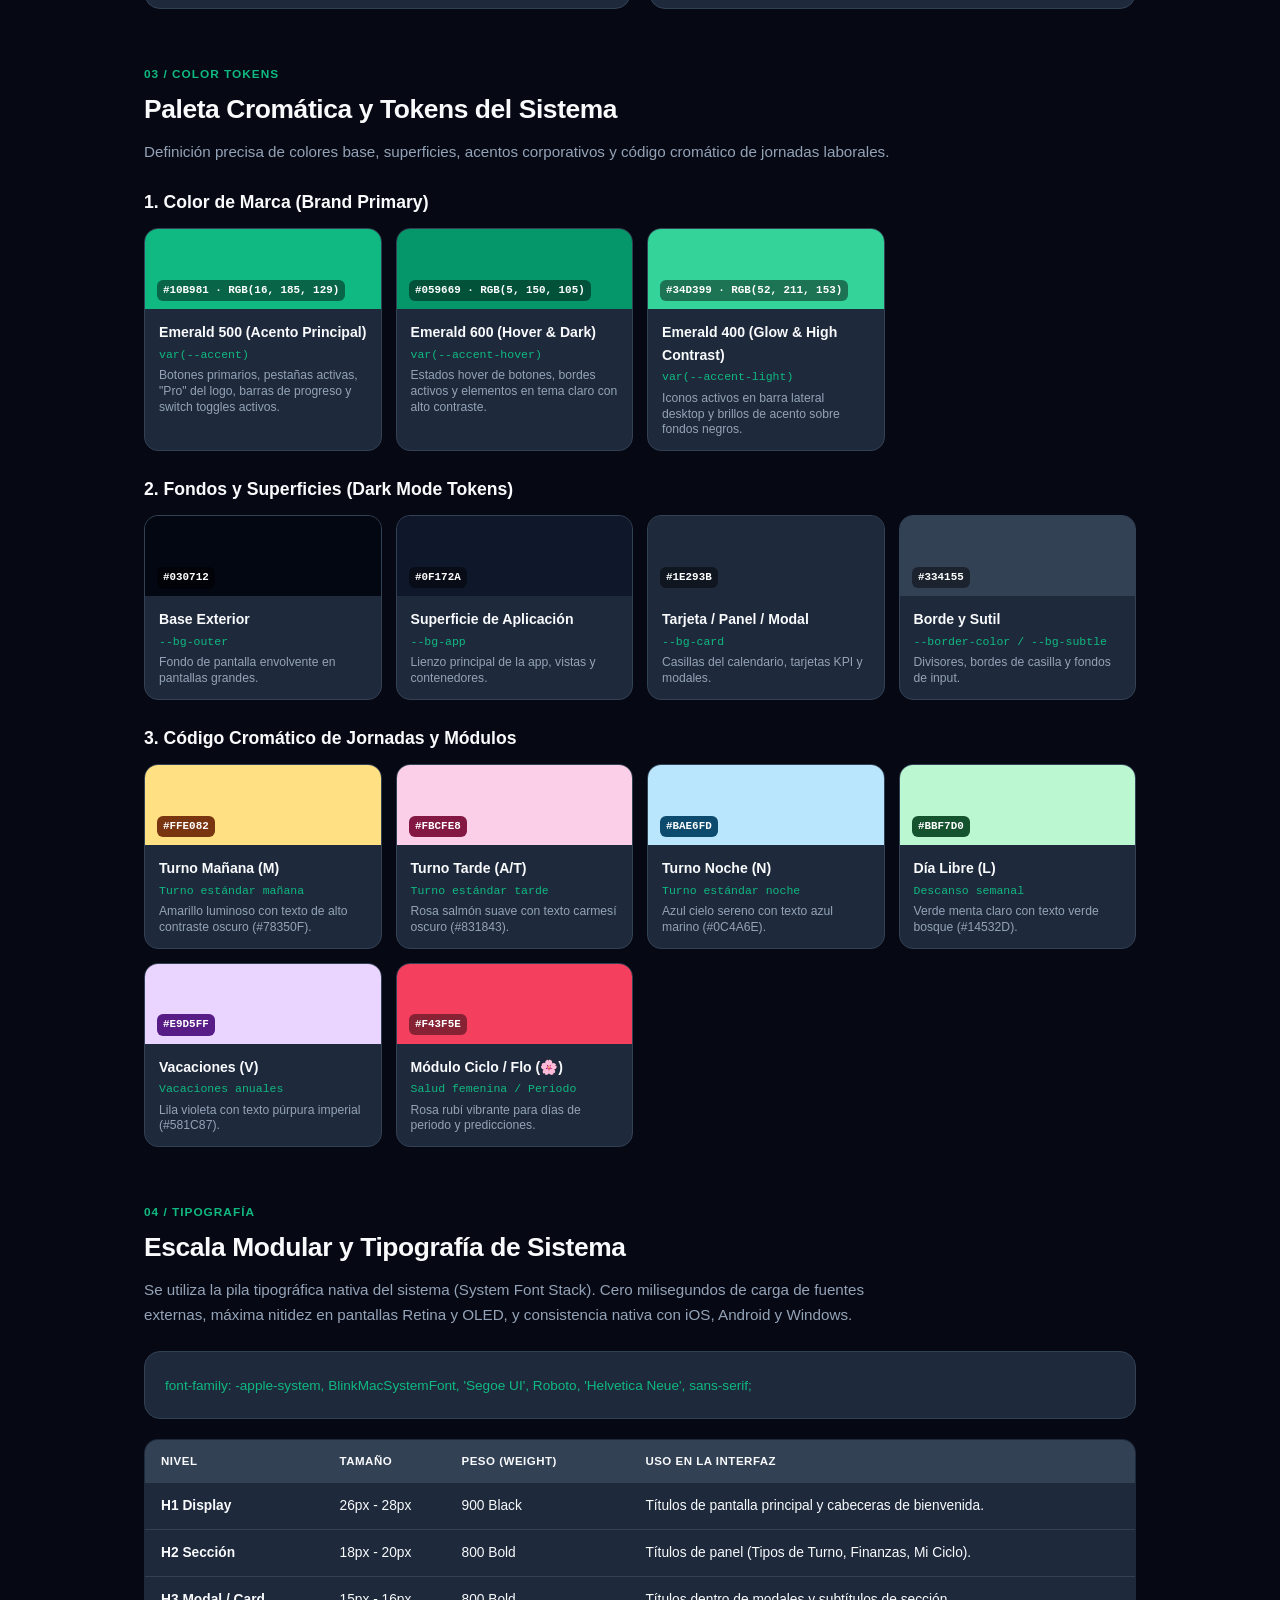
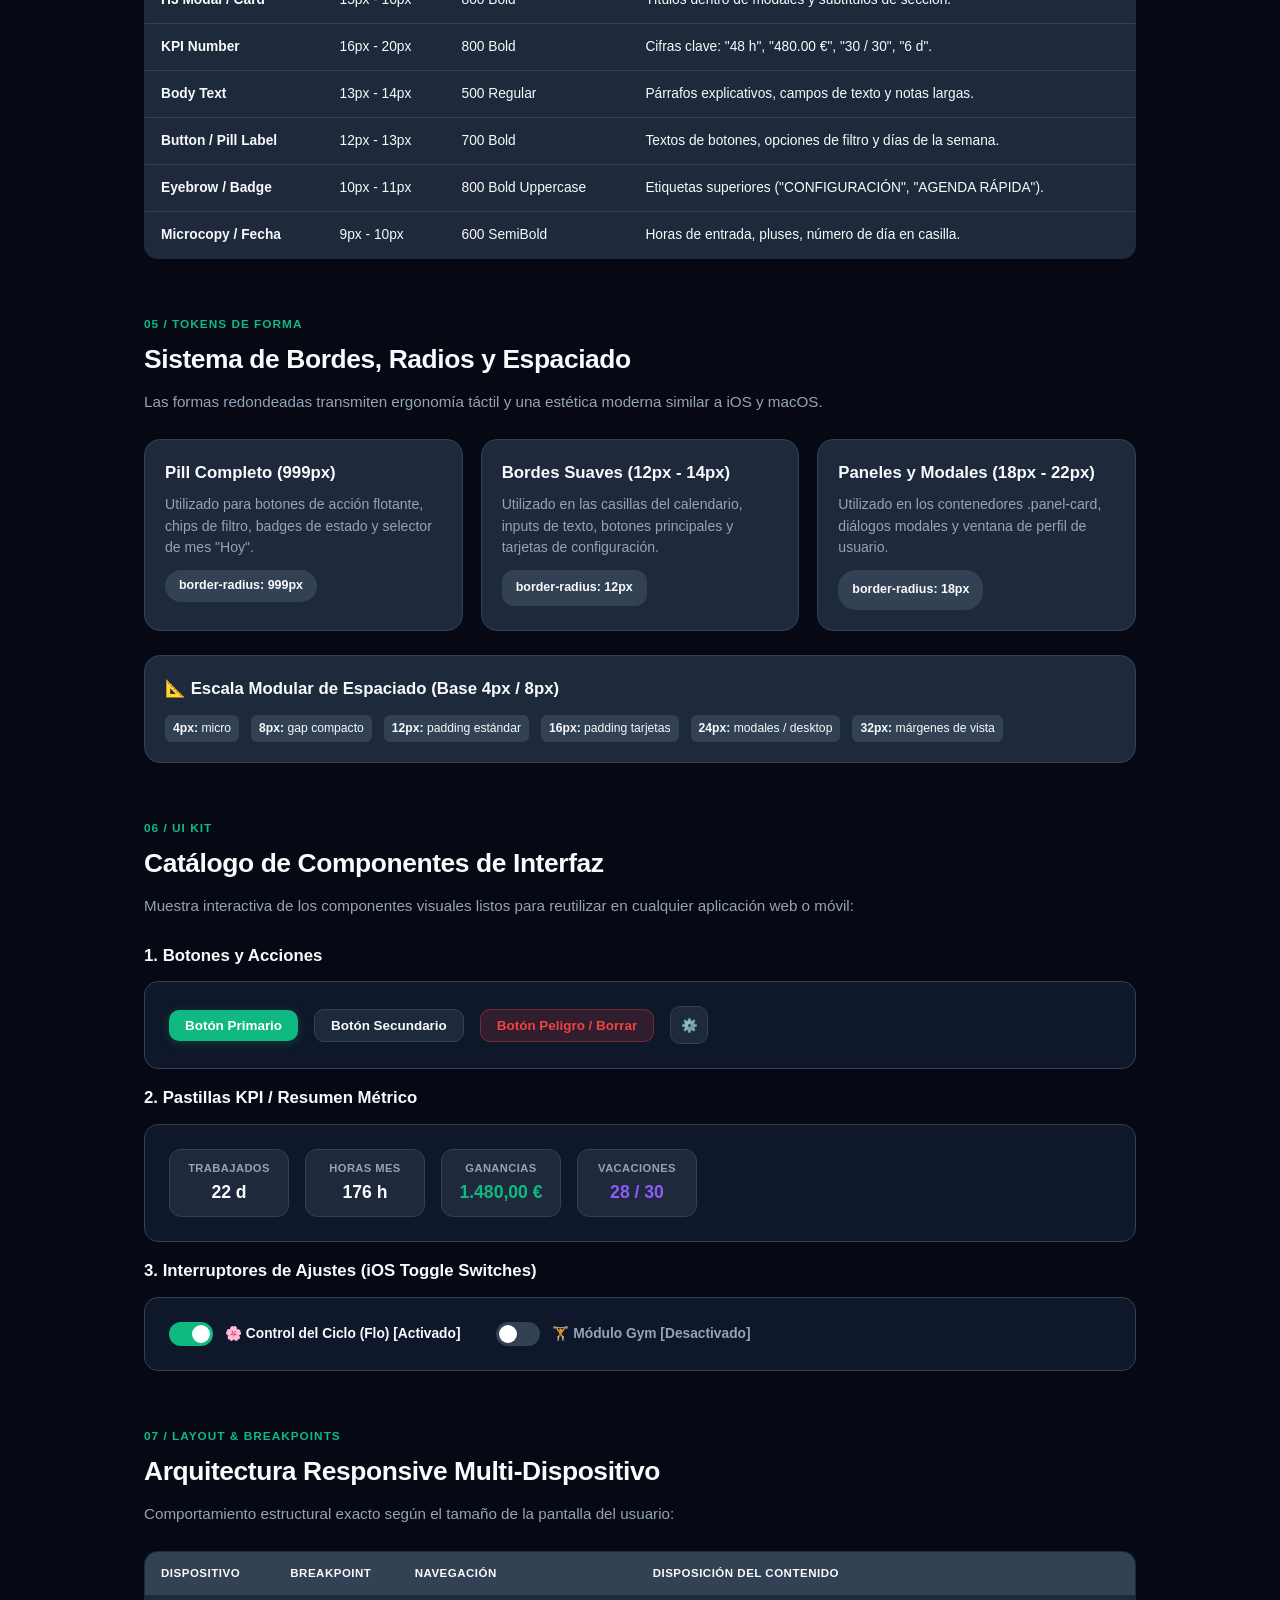
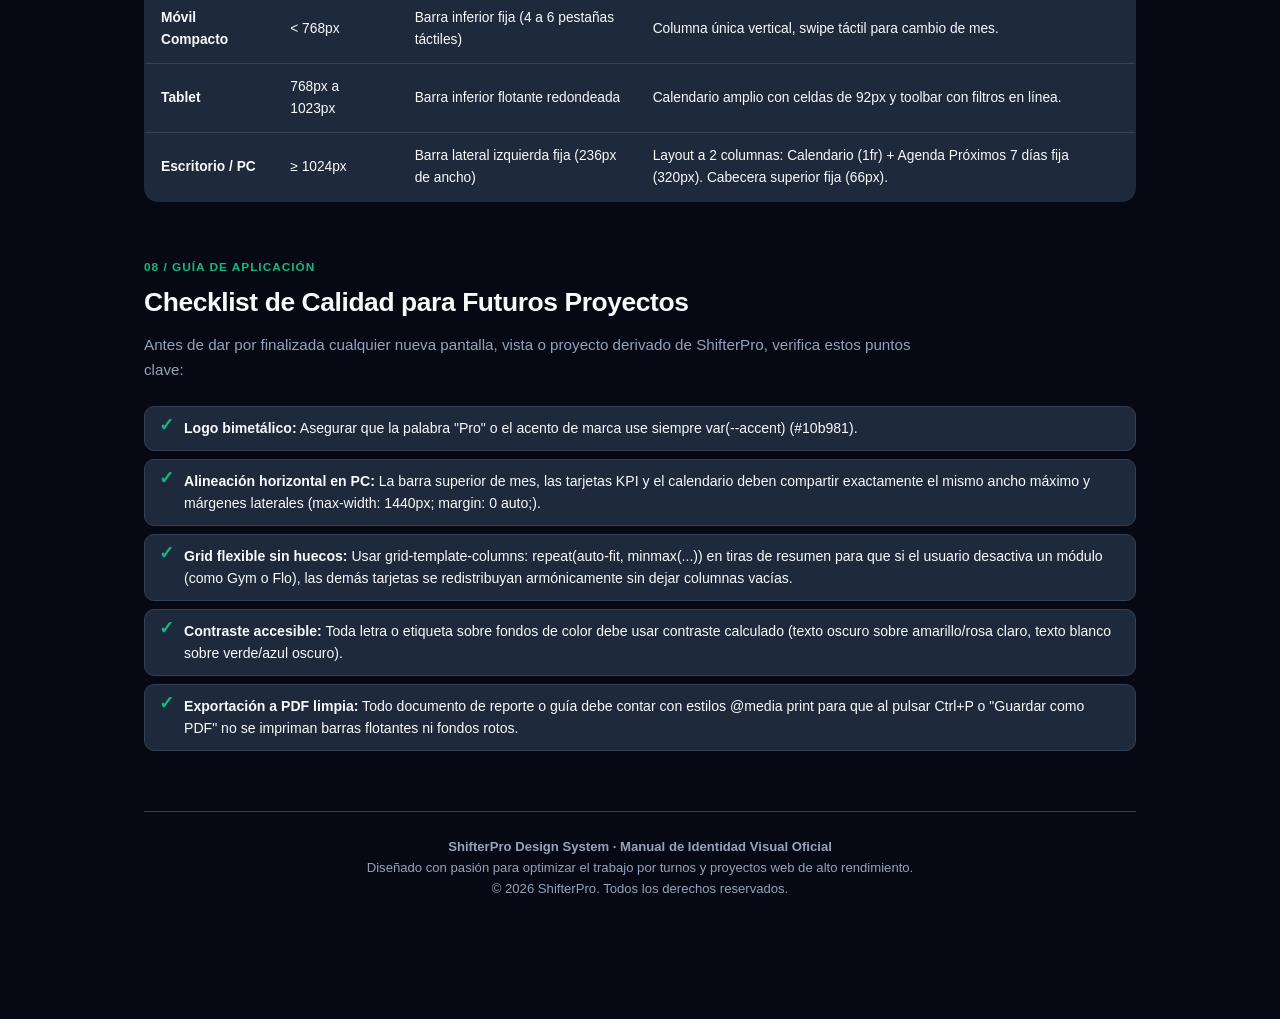
==== commit ae1e36c1: "feat(guia-estilo): selector modal para elegir entre descargar archivo PDF o imprimir documento" ====
--- a/guia-estilo.html
+++ b/guia-estilo.html
@@ -454,6 +454,186 @@
             color: var(--text-muted);
         }
 
+        /* MODAL DE SELECCIÓN: DESCARGAR PDF O IMPRIMIR */
+        .export-modal-backdrop {
+            position: fixed;
+            top: 0;
+            left: 0;
+            width: 100vw;
+            height: 100vh;
+            background: rgba(10, 15, 29, 0.78);
+            backdrop-filter: blur(6px);
+            -webkit-backdrop-filter: blur(6px);
+            z-index: 9999;
+            display: none;
+            align-items: center;
+            justify-content: center;
+            padding: 16px;
+            box-sizing: border-box;
+        }
+
+        .export-modal-backdrop.is-open {
+            display: flex;
+            animation: fadeInExportModal 0.2s cubic-bezier(0.16, 1, 0.3, 1);
+        }
+
+        @keyframes fadeInExportModal {
+            from { opacity: 0; transform: scale(0.96); }
+            to { opacity: 1; transform: scale(1); }
+        }
+
+        .export-modal-card {
+            background: var(--bg-card);
+            border: 1px solid var(--border);
+            border-radius: 18px;
+            max-width: 520px;
+            width: 100%;
+            box-shadow: 0 20px 45px rgba(0, 0, 0, 0.5);
+            overflow: hidden;
+            display: flex;
+            flex-direction: column;
+        }
+
+        .export-modal-header {
+            display: flex;
+            align-items: flex-start;
+            justify-content: space-between;
+            padding: 20px 24px 16px;
+            border-bottom: 1px solid var(--border);
+        }
+
+        .export-modal-close {
+            background: transparent;
+            border: none;
+            color: var(--text-muted);
+            font-size: 1.5rem;
+            cursor: pointer;
+            line-height: 1;
+            padding: 4px 8px;
+            border-radius: 8px;
+            transition: color 0.15s, background 0.15s;
+        }
+
+        .export-modal-close:hover {
+            color: var(--text-main);
+            background: var(--bg-subtle);
+        }
+
+        .export-modal-body {
+            padding: 20px 24px;
+            display: flex;
+            flex-direction: column;
+            gap: 14px;
+        }
+
+        .export-choice-card {
+            display: flex;
+            align-items: center;
+            gap: 16px;
+            padding: 16px 18px;
+            background: var(--bg-subtle);
+            border: 1.5px solid var(--border);
+            border-radius: 14px;
+            cursor: pointer;
+            text-decoration: none;
+            color: inherit;
+            text-align: left;
+            transition: all 0.2s ease;
+            font-family: inherit;
+            width: 100%;
+            box-sizing: border-box;
+        }
+
+        .export-choice-card:hover {
+            border-color: var(--accent);
+            background: rgba(16, 185, 129, 0.08);
+            transform: translateY(-2px);
+            box-shadow: 0 4px 14px rgba(0, 0, 0, 0.15);
+        }
+
+        .export-choice-card--primary {
+            border-color: rgba(16, 185, 129, 0.5);
+        }
+
+        .export-choice-icon {
+            font-size: 2rem;
+            line-height: 1;
+            flex-shrink: 0;
+        }
+
+        .export-choice-content {
+            flex: 1;
+        }
+
+        .export-choice-title {
+            font-size: 1rem;
+            font-weight: 800;
+            color: var(--text-main);
+            display: flex;
+            align-items: center;
+            gap: 8px;
+        }
+
+        .export-choice-badge {
+            background: var(--accent);
+            color: #ffffff;
+            font-size: 0.65rem;
+            font-weight: 800;
+            text-transform: uppercase;
+            letter-spacing: 0.5px;
+            padding: 2px 7px;
+            border-radius: 999px;
+        }
+
+        .export-choice-desc {
+            font-size: 0.8rem;
+            color: var(--text-muted);
+            margin-top: 4px;
+            line-height: 1.35;
+        }
+
+        .export-choice-arrow {
+            font-size: 1.2rem;
+            color: var(--accent);
+            font-weight: bold;
+            flex-shrink: 0;
+            transition: transform 0.2s;
+        }
+
+        .export-choice-card:hover .export-choice-arrow {
+            transform: translateX(4px);
+        }
+
+        .export-modal-footer {
+            display: flex;
+            justify-content: flex-end;
+            padding: 12px 24px 16px;
+            border-top: 1px solid var(--border);
+            background: rgba(0, 0, 0, 0.04);
+        }
+
+        /* RESPONSIVE BARRA SUPERIOR */
+        @media (max-width: 640px) {
+            .top-action-bar {
+                padding: 10px 14px;
+                flex-wrap: wrap;
+            }
+            .top-action-bar__left {
+                width: 100%;
+                justify-content: space-between;
+            }
+            .btn-group {
+                width: 100%;
+                justify-content: space-between;
+            }
+            .btn {
+                flex: 1;
+                justify-content: center;
+                padding: 8px 10px;
+                font-size: 0.78rem;
+            }
+        }
+
         /* REGLAS EXCLUSIVAS PARA IMPRESIÓN Y EXPORTACIÓN A PDF */
         @media print {
             @page {
@@ -469,7 +649,8 @@
                 print-color-adjust: exact !important;
             }
 
-            .top-action-bar {
+            .top-action-bar,
+            .export-modal-backdrop {
                 display: none !important;
             }
 
@@ -560,11 +741,63 @@
             <a href="index.html" class="btn btn--outline">
                 ← Volver a la App
             </a>
-            <button type="button" class="btn btn--primary" onclick="window.print()" title="Imprimir o guardar como archivo PDF">
-                📥 Exportar como PDF / Imprimir
+            <button type="button" class="btn btn--primary" id="btnOpenExportModal" title="Opciones para descargar archivo PDF o imprimir">
+                📥 Descargar / Imprimir
             </button>
         </div>
     </header>
+
+    <!-- MODAL DE ELECCIÓN: DESCARGAR ARCHIVO PDF O IMPRIMIR -->
+    <div id="exportChoiceModal" class="export-modal-backdrop" aria-hidden="true">
+        <div class="export-modal-card" role="dialog" aria-modal="true" aria-labelledby="exportModalTitle">
+            <div class="export-modal-header">
+                <div>
+                    <h3 id="exportModalTitle" style="margin: 0; font-size: 1.15rem; font-weight: 800; color: var(--text-main);">
+                        📄 Exportar Guía de Estilo
+                    </h3>
+                    <p style="margin: 4px 0 0; font-size: 0.82rem; color: var(--text-muted);">
+                        ¿Cómo deseas obtener este documento?
+                    </p>
+                </div>
+                <button type="button" class="export-modal-close" id="btnCloseExportModal" aria-label="Cerrar modal">&times;</button>
+            </div>
+
+            <div class="export-modal-body">
+                <!-- OPCION 1: DESCARGAR ARCHIVO PDF OFICIAL -->
+                <a href="Guia_de_Estilo_ShifterPro.pdf" download="Guia_de_Estilo_ShifterPro.pdf" class="export-choice-card export-choice-card--primary" id="btnDownloadPdfChoice">
+                    <div class="export-choice-icon">📥</div>
+                    <div class="export-choice-content">
+                        <div class="export-choice-title">
+                            Descargar archivo PDF
+                            <span class="export-choice-badge">Recomendado</span>
+                        </div>
+                        <div class="export-choice-desc">
+                            Descarga directa del documento PDF oficial ya maquetado y con diseño de alta resolución (953 KB), listo para guardar o consultar offline.
+                        </div>
+                    </div>
+                    <div class="export-choice-arrow">➔</div>
+                </a>
+
+                <!-- OPCION 2: IMPRIMIR DOCUMENTO / DIALOGO NATIVO -->
+                <button type="button" class="export-choice-card" id="btnPrintChoice">
+                    <div class="export-choice-icon">🖨️</div>
+                    <div class="export-choice-content">
+                        <div class="export-choice-title">
+                            Imprimir documento
+                        </div>
+                        <div class="export-choice-desc">
+                            Abre la ventana de impresión de tu navegador para imprimir en papel físico o elegir tu propia impresora.
+                        </div>
+                    </div>
+                    <div class="export-choice-arrow">➔</div>
+                </button>
+            </div>
+
+            <div class="export-modal-footer">
+                <button type="button" class="btn btn--outline" id="btnCancelExportModal">Cancelar</button>
+            </div>
+        </div>
+    </div>
 
     <div class="doc-container">
 
@@ -1106,6 +1339,73 @@
                 btnToggle.innerHTML = '<span>☀️</span> Modo Claro';
             }
         });
+
+        // Control del Modal de Exportación (Descargar PDF / Imprimir)
+        const modalBackdrop = document.getElementById('exportChoiceModal');
+        const btnOpenModal = document.getElementById('btnOpenExportModal');
+        const btnCloseModal = document.getElementById('btnCloseExportModal');
+        const btnCancelModal = document.getElementById('btnCancelExportModal');
+        const btnDownloadPdfChoice = document.getElementById('btnDownloadPdfChoice');
+        const btnPrintChoice = document.getElementById('btnPrintChoice');
+
+        function openExportModal() {
+            if (!modalBackdrop) return;
+            modalBackdrop.classList.add('is-open');
+            modalBackdrop.setAttribute('aria-hidden', 'false');
+            document.body.style.overflow = 'hidden';
+        }
+
+        function closeExportModal() {
+            if (!modalBackdrop) return;
+            modalBackdrop.classList.remove('is-open');
+            modalBackdrop.setAttribute('aria-hidden', 'true');
+            document.body.style.overflow = '';
+        }
+
+        if (btnOpenModal) {
+            btnOpenModal.addEventListener('click', openExportModal);
+        }
+
+        if (btnCloseModal) {
+            btnCloseModal.addEventListener('click', closeExportModal);
+        }
+
+        if (btnCancelModal) {
+            btnCancelModal.addEventListener('click', closeExportModal);
+        }
+
+        // Cerrar al hacer clic en el fondo oscuro
+        if (modalBackdrop) {
+            modalBackdrop.addEventListener('click', (e) => {
+                if (e.target === modalBackdrop) {
+                    closeExportModal();
+                }
+            });
+        }
+
+        // Cerrar con tecla Escape
+        document.addEventListener('keydown', (e) => {
+            if (e.key === 'Escape' && modalBackdrop && modalBackdrop.classList.contains('is-open')) {
+                closeExportModal();
+            }
+        });
+
+        // Al seleccionar descargar archivo PDF
+        if (btnDownloadPdfChoice) {
+            btnDownloadPdfChoice.addEventListener('click', () => {
+                setTimeout(closeExportModal, 350);
+            });
+        }
+
+        // Al seleccionar imprimir documento
+        if (btnPrintChoice) {
+            btnPrintChoice.addEventListener('click', () => {
+                closeExportModal();
+                setTimeout(() => {
+                    window.print();
+                }, 180);
+            });
+        }
     </script>
 </body>
 </html>
